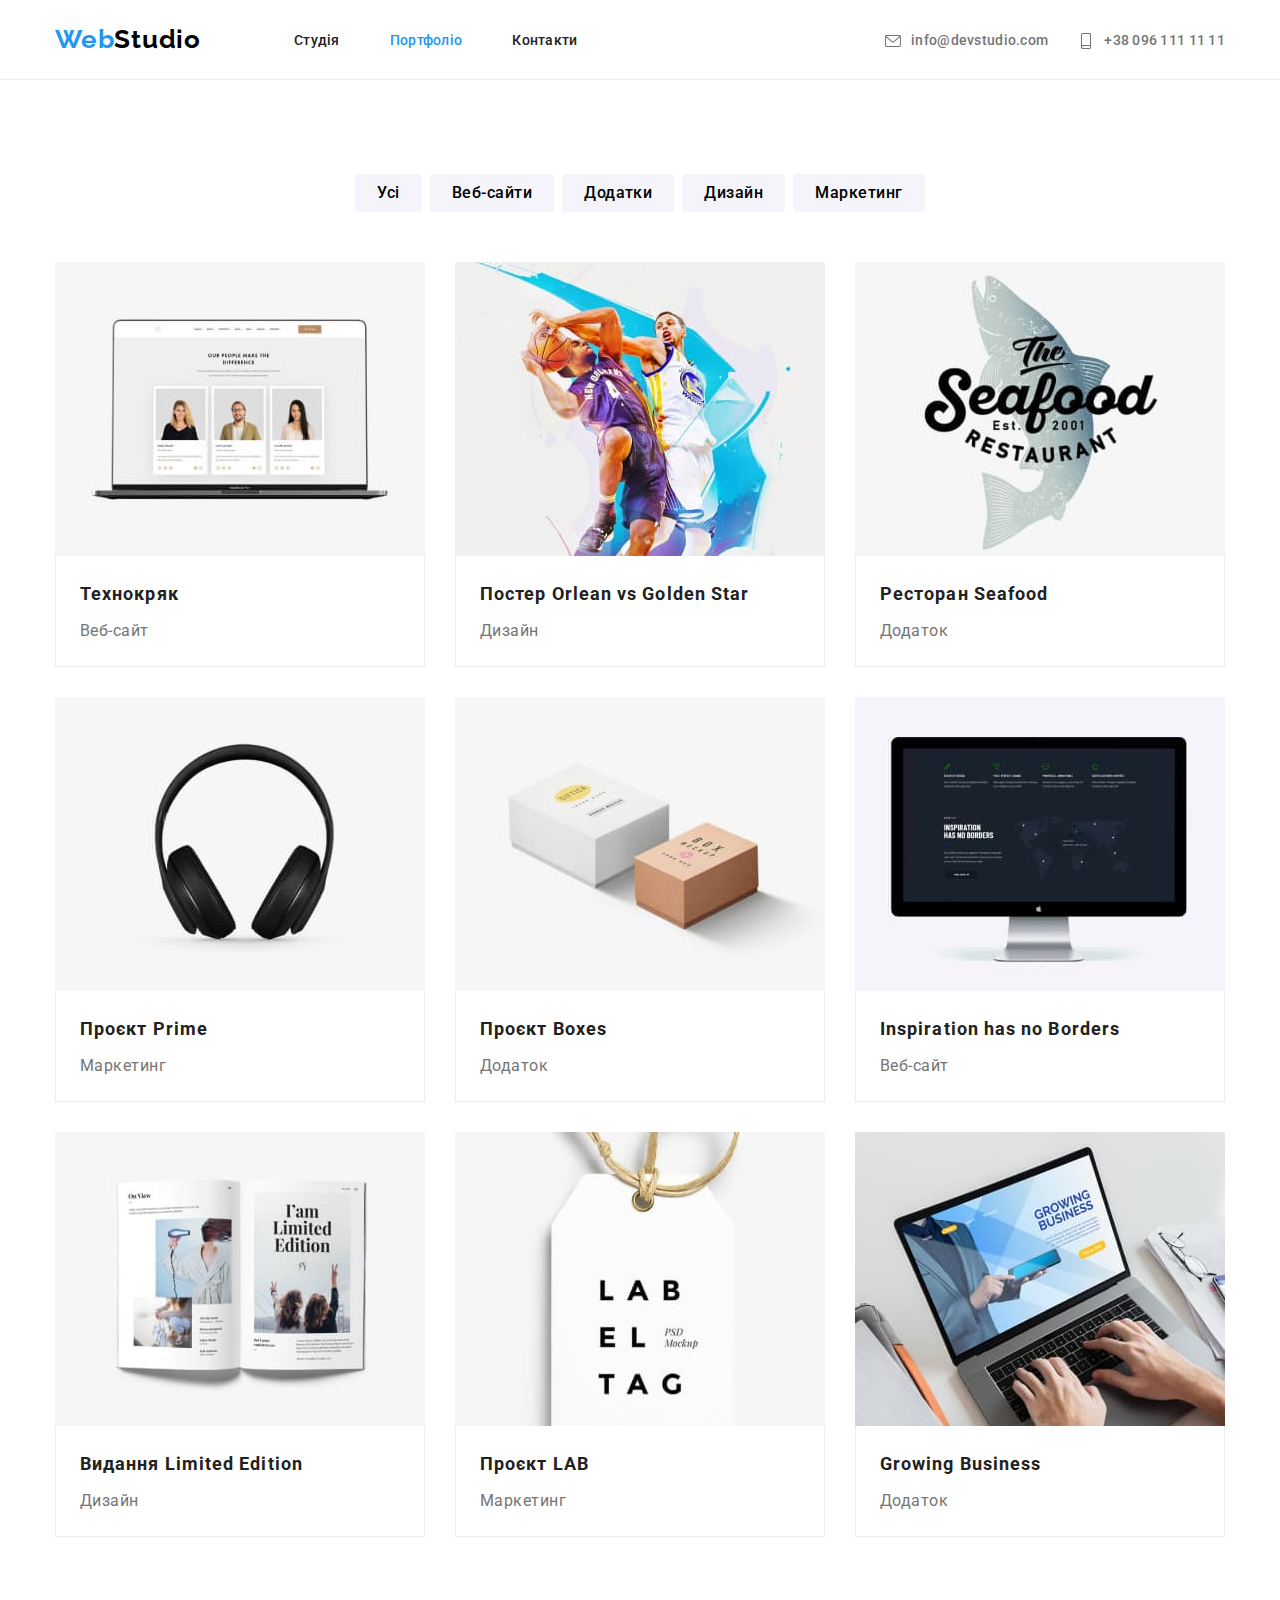
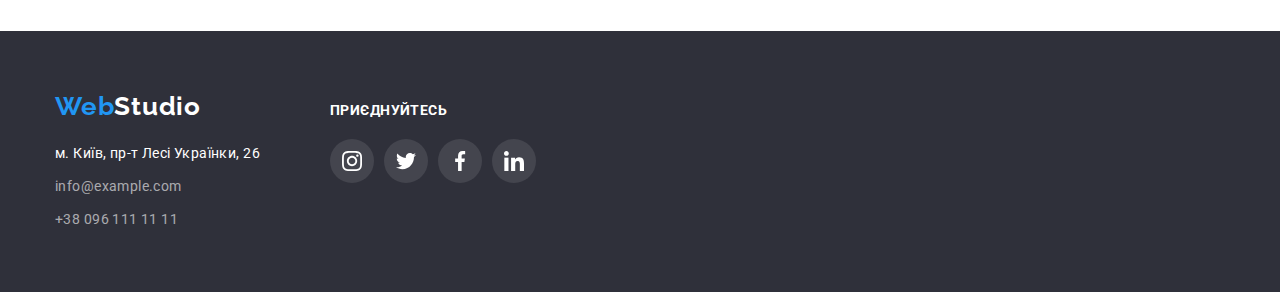
==== portfolio.html @ f3d17907 "Adds HW-4" ====
<!DOCTYPE html>
<html lang="uk">

<head>
  <meta charset="UTF-8" />
  <meta http-equiv="X-UA-Compatible" content="IE=edge" />
  <meta name="viewport" content="width=device-width, initial-scale=1.0" />
  <title>Портфоліо</title>
  <link rel="preconnect" href="https://fonts.googleapis.com" />
  <link rel="preconnect" href="https://fonts.gstatic.com" crossorigin />
  <link
    href="https://fonts.googleapis.com/css2?family=Oleo+Script&family=Raleway:wght@700&family=Roboto:wght@400;500;700;900&display=swap"
    rel="stylesheet" />
  <link rel="stylesheet" href="https://cdnjs.cloudflare.com/ajax/libs/modern-normalize/1.1.0/modern-normalize.min.css"
    integrity="sha512-wpPYUAdjBVSE4KJnH1VR1HeZfpl1ub8YT/NKx4PuQ5NmX2tKuGu6U/JRp5y+Y8XG2tV+wKQpNHVUX03MfMFn9Q=="
    crossorigin="anonymous" referrerpolicy="no-referrer" />
  <link rel="stylesheet" href="./css/styles.css" />
</head>

<body>
  <!-- Шапка сайту -->
  <header class="header">
    <div class="container">
      <nav class="nav">
        <a href="#" class="logo-header link"><span>Web</span>Studio</a>
        <ul class="list first-list">
          <li class="list-item">
            <a href="./index.html" class="nav-item link">Студія</a>
          </li>
          <li class="list-item">
            <a href="/" class="nav-item active link">Портфоліо</a>
          </li>
          <li class="list-item">
            <a href="#" class="nav-item link">Контакти</a>
          </li>
        </ul>
      </nav>
      <ul class="list second-list">
        <li class="list-item">
          <a href="mailto:info@devstudio.com" class="address-header link">
            <svg class="envelope" width="16" height="16">
              <use href="./images/icons.svg#icon-envelope"></use>
            </svg>
            info@devstudio.com
          </a>
        </li>
        <li class="list-item">
          <a href="tel:+380961111111" class="address-header link">
            <svg class="smartphone" width="16" height="16">
              <use href="./images/icons.svg#icon-smartphone"></use>
            </svg>
            +38 096 111 11 11
          </a>
        </li>
      </ul>
    </div>
  </header>

  <!-- Головний контент сторінки -->
  <main>
    <section class="portfolio section">
      <div class="container">
        <h1 class="visually-hidden">Проєкти</h1>
        <ul class="list buttons">
          <li class="list-item">
            <button type="button" class="portfolio-button">Усі</button>
          </li>
          <li class="list-item">
            <button type="button" class="portfolio-button">Веб-сайти</button>
          </li>
          <li class="list-item">
            <button type="button" class="portfolio-button">Додатки</button>
          </li>
          <li class="list-item">
            <button type="button" class="portfolio-button">Дизайн</button>
          </li>
          <li class="list-item">
            <button type="button" class="portfolio-button">Маркетинг</button>
          </li>
        </ul>
        <ul class="projects list">
          <li class="project">
            <a href="#" class="link">
              <img src="./images/portfolio1.jpg" alt="Головна сторінка веб-сайту компанії Технокряк" width="370" />
              <div class="project-description">
                <h2 class="project-title">Технокряк</h2>
                <p class="project-text">Веб-сайт</p>
              </div>
            </a>
          </li>
          <li class="project">
            <a href="#" class="link">
              <img src="./images/portfolio2.jpg" alt="Дизайн постеру з волейболу" width="370" />
              <div class="project-description">
                <h2 class="project-title">
                  Постер <span lang="en">Orlean vs Golden Star</span>
                </h2>
                <p class="project-text">Дизайн</p>
              </div>
            </a>
          </li>
          <li class="project">
            <a href="#" class="link">
              <img src="./images/portfolio3.jpg" alt="Додаток ресторану морепродуктів" width="370" />
              <div class="project-description">
                <h2 class="project-title">
                  Ресторан <span lang="en">Seafood</span>
                </h2>
                <p class="project-text">Додаток</p>
              </div>
            </a>
          </li>
          <li class="project">
            <a href="#" class="link">
              <img src="./images/portfolio4.jpg" alt="Навушники" width="370" />
              <div class="project-description">
                <h2 class="project-title">
                  Проєкт <span lang="en">Prime</span>
                </h2>
                <p class="project-text">Маркетинг</p>
              </div>
            </a>
          </li>
          <li class="project">
            <a href="#" class="link">
              <img src="./images/portfolio5.jpg" alt="Коробки" width="370" />
              <div class="project-description">
                <h2 class="project-title">
                  Проєкт <span lang="en">Boxes</span>
                </h2>
                <p class="project-text">Додаток</p>
              </div>
            </a>
          </li>
          <li class="project">
            <a href="#" class="link">
              <img src="./images/portfolio6.jpg" alt="Головна сторінка веб-сайту швейцарської компанії" width="370" />
              <div class="project-description">
                <h2 class="project-title" lang="en">
                  Inspiration has no Borders
                </h2>
                <p class="project-text">Веб-сайт</p>
              </div>
            </a>
          </li>
          <li class="project">
            <a href="#" class="link">
              <img src="./images/portfolio7.jpg" alt="Дизайн розвороту сторінок лімітованого видання" width="370" />
              <div class="project-description">
                <h2 class="project-title">
                  Видання <span lang="en">Limited Edition</span>
                </h2>
                <p class="project-text">Дизайн</p>
              </div>
            </a>
          </li>
          <li class="project">
            <a href="#" class="link">
              <img src="./images/portfolio8.jpg" alt="Рекламний постер компанії LAB" width="370" />
              <div class="project-description">
                <h2 class="project-title">
                  Проєкт <span lang="en">LAB</span>
                </h2>
                <p class="project-text">Маркетинг</p>
              </div>
            </a>
          </li>
          <li class="project">
            <a href="#" class="link">
              <img src="./images/portfolio9.jpg" alt="Головна сторінка додатку для бізнесу" width="370" />
              <div class="project-description">
                <h2 class="project-title" lang="en">Growing Business</h2>
                <p class="project-text">Додаток</p>
              </div>
            </a>
          </li>
        </ul>
      </div>
    </section>
  </main>

  <!-- Підвал сторінки -->
  <footer class="footer">
    <div class="container">
      <div class="primary-footer">
        <a href="#" class="logo-footer link"><span>Web</span>Studio</a>
        <address class="address">
          <ul class="list">
            <li class="list-footer">
              <a href="https://goo.gl/maps/SeXWdGzoHRJxyxAJA" class="map-footer link" target="_blank"
                rel="noopener noreferrer">м. Київ, пр-т Лесі Українки, 26</a>
            </li>
            <li class="list-footer">
              <a href="mailto:info@example.com" class="address-footer link">info@example.com</a>
            </li>
            <li class="list-footer">
              <a href="tel:+380961111111" class="address-footer link">+38 096 111 11 11</a>
            </li>
          </ul>
        </address>
      </div>
      <div class="secondary-footer">
        <p class="secondary-footer-text">Приєднуйтесь</p>
        <ul class="list">
          <li class="list-item">
            <a href="#" class="link footer-link">
              <svg class="instagram social" width="20" height="20">
                <use href="./images/icons.svg#icon-instagram"></use>
              </svg>
            </a>
          </li>
          <li class="list-item">
            <a href="#" class="link footer-link">
              <svg class="twitter social" width="20" height="20">
                <use href="./images/icons.svg#icon-twitter"></use>
              </svg>
            </a>
          </li>
          <li class="list-item">
            <a href="#" class="link footer-link">
              <svg class="facebook social" width="20" height="20">
                <use href="./images/icons.svg#icon-facebook"></use>
              </svg>
            </a>
          </li>
          <li class="list-item">
            <a href="#" class="link footer-link">
              <svg class="linkedin social" width="20" height="20">
                <use href="./images/icons.svg#icon-linkedin"></use>
              </svg>
            </a>
          </li>
        </ul>
      </div>
    </div>
  </footer>
</body>

</html>
---- css/styles.css ----
html {
  box-sizing: border-box;
}

*,
*::before,
*::after {
  box-sizing: inherit;
}

:root {
  --title-dark-color: #212121;
  --text-dark-color: #757575;
  --background-dark-color: #2f303a;
  --black-color: #000000;
  --accent-color: #2196f3;
  --white-color: #ffffff;
  --text-light-color: rgba(255, 255, 255, 0.6);
  --background-light-color: #f5f5f5;
  --background-gray-color: #f5f4fa;
  --button-active-color: #188ce8;
  --border-portfolio-color: #eeeeee;
  --border-header-color: #ececec;
  --icon-color: #afb1b8;
  --overlay-color: rgba(47, 48, 58, 0.4);
  --background-hero-color: #c4c4c4;
  --icon-footer: rgba(255, 255, 255, 0.1);
}

body {
  margin: 0;
  font-family: "Roboto", sans-serif;
  color: var(--title-dark-color);
}

.hero-button,
.portfolio-button {
  cursor: pointer;
  font-family: inherit;
}

.link {
  text-decoration: none;
}

.list {
  list-style: none;
  padding: 0;
  margin: 0;
}

img {
  display: block;
  max-width: 100%;
}

h1,
h2,
h3,
h4,
h5,
h6,
p {
  margin: 0;
}

.visually-hidden {
  position: absolute;
  white-space: nowrap;
  width: 1px;
  height: 1px;
  overflow: hidden;
  border: 0;
  padding: 0;
  clip: rect(0 0 0 0);
  clip-path: inset(50%);
  margin: -1px;
}

.logo-header,
.logo-footer {
  font-family: "Raleway", sans-serif;
  font-weight: 700;
  font-size: 26px;
  line-height: 1.19;
  letter-spacing: 0.03em;
}

.container {
  width: 1200px;
  margin: 0 auto;
  padding-left: 15px;
  padding-right: 15px;
}

.section {
  padding-top: 94px;
  padding-bottom: 94px;
}

.section.no-padding {
  padding-bottom: 0;
}

/* Шапка сайту */
.header {
  border-bottom: 1px solid var(--border-header-color);

  background-color: var(--white-color);
}

.header .container {
  display: flex;
  justify-content: space-between;
  padding-top: 24px;
  padding-bottom: 24px;
}

.nav,
.header .list {
  display: flex;
  align-items: center;
}

.logo-header {
  margin-right: 93px;

  color: var(--black-color);
}

.first-list .list-item:not(:first-child) {
  margin-left: 50px;
}

.second-list .list-item:not(:first-child) {
  margin-left: 30px;
}

.nav-item,
.address-header {
  font-weight: 500;
  font-size: 14px;
  line-height: 1.14;
  letter-spacing: 0.02em;
}

.nav-item {
  color: var(--title-dark-color);
}

.address-header {
  color: var(--text-dark-color);
  display: inline-flex;
  vertical-align: middle;
}

.active,
.nav-item:hover,
.nav-item:focus,
.address-header:hover,
.address-header:focus,
.logo-header>span {
  color: var(--accent-color);
}

.envelope,
.smartphone {
  margin-right: 10px;
  fill: var(--text-dark-color);
}

.address-header:hover .envelope,
.address-header:focus .envelope,
.address-header:hover .smartphone,
.address-header:focus .smartphone {
  fill: var(--accent-color);
}

/* Герой */
.hero {
  text-align: center;
  padding-top: 200px;
  padding-bottom: 200px;
  box-shadow: 0px 4px 4px rgba(0, 0, 0, 0.25);

  background-image: linear-gradient(var(--overlay-color), var(--overlay-color)),
    url("../images/hero.jpg");
  background-position: center;
  background-repeat: no-repeat;
  background-color: var(--background-hero-color);
}

.hero-title {
  max-width: 696px;
  margin: 0 auto 30px;

  color: var(--white-color);

  font-weight: 900;
  font-size: 44px;
  line-height: 1.36;
  letter-spacing: 0.06em;
  text-transform: uppercase;
}

.hero-button {
  border-radius: 4px;
  padding: 10px 32px;
  border: none;

  color: var(--white-color);
  background-color: var(--accent-color);

  font-weight: 700;
  font-size: 16px;
  line-height: 1.88;
  letter-spacing: 0.06em;
}

.hero-button:hover,
.hero-button:focus {
  background-color: var(--button-active-color);
}

/* Особливості */
.characteristics .list {
  display: flex;
}

.characteristics .list-item:not(:last-child) {
  margin-right: 30px;
}

.characteristic-title {
  margin-bottom: 10px;

  font-weight: 700;
  font-size: 14px;
  line-height: 1.14;
  letter-spacing: 0.03em;
  text-transform: uppercase;
}

.characteristic-text {
  color: var(--text-dark-color);

  font-size: 14px;
  line-height: 1.71;
  letter-spacing: 0.03em;
}

.characteristic-thumb {
  display: flex;
  justify-content: center;
  align-items: center;

  margin-bottom: 30px;
  border-radius: 4%;
  width: 270px;
  height: 120px;

  background-color: var(--background-gray-color);
}

/* Чим ми займаємося */
.works-title {
  margin-bottom: 50px;
  text-align: center;

  font-weight: 700;
  font-size: 36px;
  line-height: 1.17;
  letter-spacing: 0.03em;
}

.works .list {
  display: flex;
}

.works .list-item:not(:last-child) {
  margin-right: 30px;
}

/* Наша команда */
.team {
  background-color: var(--background-gray-color);
  text-align: center;
}

.team .list {
  display: flex;
}

.team-title {
  margin-bottom: 50px;

  font-weight: 700;
  font-size: 36px;
  line-height: 1.17;
  letter-spacing: 0.03em;
}

.card {
  background-color: var(--white-color);

  font-size: 16px;
  line-height: 1.19;
  letter-spacing: 0.03em;

  border-radius: 0px 0px 4px 4px;
  box-shadow: 0px 1px 3px rgba(0, 0, 0, 0.12),
    0px 1px 1px rgba(0, 0, 0, 0.14),
    0px 2px 1px rgba(0, 0, 0, 0.2);
}

.card:not(:last-child) {
  margin-right: 30px;
}

.card-description {
  padding: 30px 32px;
}

.card-title {
  margin-bottom: 10px;

  font-weight: 500;
}

.card-text {
  margin-bottom: 16px;

  color: var(--text-dark-color);
}

.card .list {
  display: flex;
}

.card .list-item:not(:last-child) {
  margin-right: 10px;
}

.card-link {
  display: flex;
  justify-content: center;
  align-items: center;
  width: 44px;
  height: 44px;
  border-radius: 50%;
}

.card-link .social {
  fill: var(--icon-color);
}

.card-link:hover,
.card-link:focus {
  background-color: var(--accent-color);
}

.card-link:hover .social,
.card-link:focus .social {
  fill: var(--white-color);
}

/* Постійні клієнти */
.clients-title {
  margin-bottom: 50px;

  font-weight: 700;
  font-size: 36px;
  line-height: 1.17;
  text-align: center;
  letter-spacing: 0.03em;
}

.clients .list {
  display: flex;
}

.clients .list-item:not(:last-child) {
  margin-right: 30px;
}

.client-link {
  display: flex;
  justify-content: center;
  align-items: center;
  width: 170px;
  height: 92px;
  border: 1px solid var(--icon-color);
  border-radius: 4%;
}

.client-logo {
  fill: var(--icon-color)
}

.client-link:hover,
.client-link:focus {
  border: 1px solid var(--accent-color);
}

.client-link:hover .client-logo,
.client-link:focus .client-logo {
  fill: var(--accent-color);
}

/* Підвал сторінки */
.footer .container {
  display: flex;
}

.footer {
  padding-top: 60px;
  padding-bottom: 60px;

  background-color: var(--background-dark-color);
}

.logo-footer {
  color: var(--white-color);
}

.map-footer,
.address-footer {
  font-style: normal;
  font-size: 14px;
  line-height: 1.71;
  letter-spacing: 0.03em;
}

.map-footer {
  color: var(--white-color);
}

.address-footer {
  color: var(--text-light-color);
}

.map-footer:hover,
.map-footer:focus,
.address-footer:hover,
.address-footer:focus,
.logo-footer>span {
  color: var(--accent-color);
}

.address {
  margin-top: 20px;
}

.list-footer:not(:last-child) {
  margin-bottom: 9px;
}

.secondary-footer {
  margin-left: 70px;
  padding-top: 12px;
}

.secondary-footer-text {
  margin-bottom: 20px;

  color: var(--white-color);
  font-weight: 700;
  font-size: 14px;
  line-height: 1.14;
  letter-spacing: 0.03em;
  text-transform: uppercase;
}

.secondary-footer .list {
  display: flex;
}

.secondary-footer .list-item:not(:last-child) {
  margin-right: 10px;
}

.footer-link {
  display: flex;
  justify-content: center;
  align-items: center;
  width: 44px;
  height: 44px;
  border-radius: 50%;

  background-color: var(--icon-footer);
}

.footer-link .social {
  fill: var(--white-color);
}

.footer-link:hover,
.footer-link:focus {
  background-color: var(--accent-color);
}

/* Портфоліо */
.buttons {
  display: flex;
  justify-content: center;
  margin-bottom: 50px;
}

.buttons .list-item:not(:last-child) {
  margin-right: 8px;
}

.portfolio-button {
  padding: 6px 22px;
  text-align: center;
  border: none;
  border-radius: 4px;

  background-color: var(--background-gray-color);

  font-weight: 500;
  font-size: 16px;
  line-height: 1.62;
  letter-spacing: 0.03em;
}

.portfolio-button:hover,
.portfolio-button:focus {
  box-shadow: 0px 3px 1px rgba(0, 0, 0, 0.1),
    0px 1px 2px rgba(0, 0, 0, 0.08),
    0px 2px 2px rgba(0, 0, 0, 0.12);

  background-color: var(--accent-color);
  color: var(--white-color);
}

.projects {
  display: flex;
  flex-wrap: wrap;
  gap: 30px;
}

.project {
  flex-basis: calc((100% - 60px) / 3);

  background-color: var(--white-color);
}

/* .project img {
  width: 100%;
} */

.project .link {
  display: block;
}

.project .link:hover,
.project .link:focus {
  box-shadow: 0px 1px 1px rgba(0, 0, 0, 0.12),
    0px 4px 4px rgba(0, 0, 0, 0.06),
    1px 4px 6px rgba(0, 0, 0, 0.16);
}

.project-description {
  padding: 20px 24px;
  border-right: 1px solid var(--border-portfolio-color);
  border-left: 1px solid var(--border-portfolio-color);
  border-bottom: 1px solid var(--border-portfolio-color);
}

.project-title {
  font-weight: 700;
  font-size: 18px;
  line-height: 2;
  letter-spacing: 0.06em;

  color: var(--title-dark-color);
}

.project-text {
  margin-top: 4px;

  color: var(--text-dark-color);
  font-size: 16px;
  line-height: 1.88;
  letter-spacing: 0.03em;
}
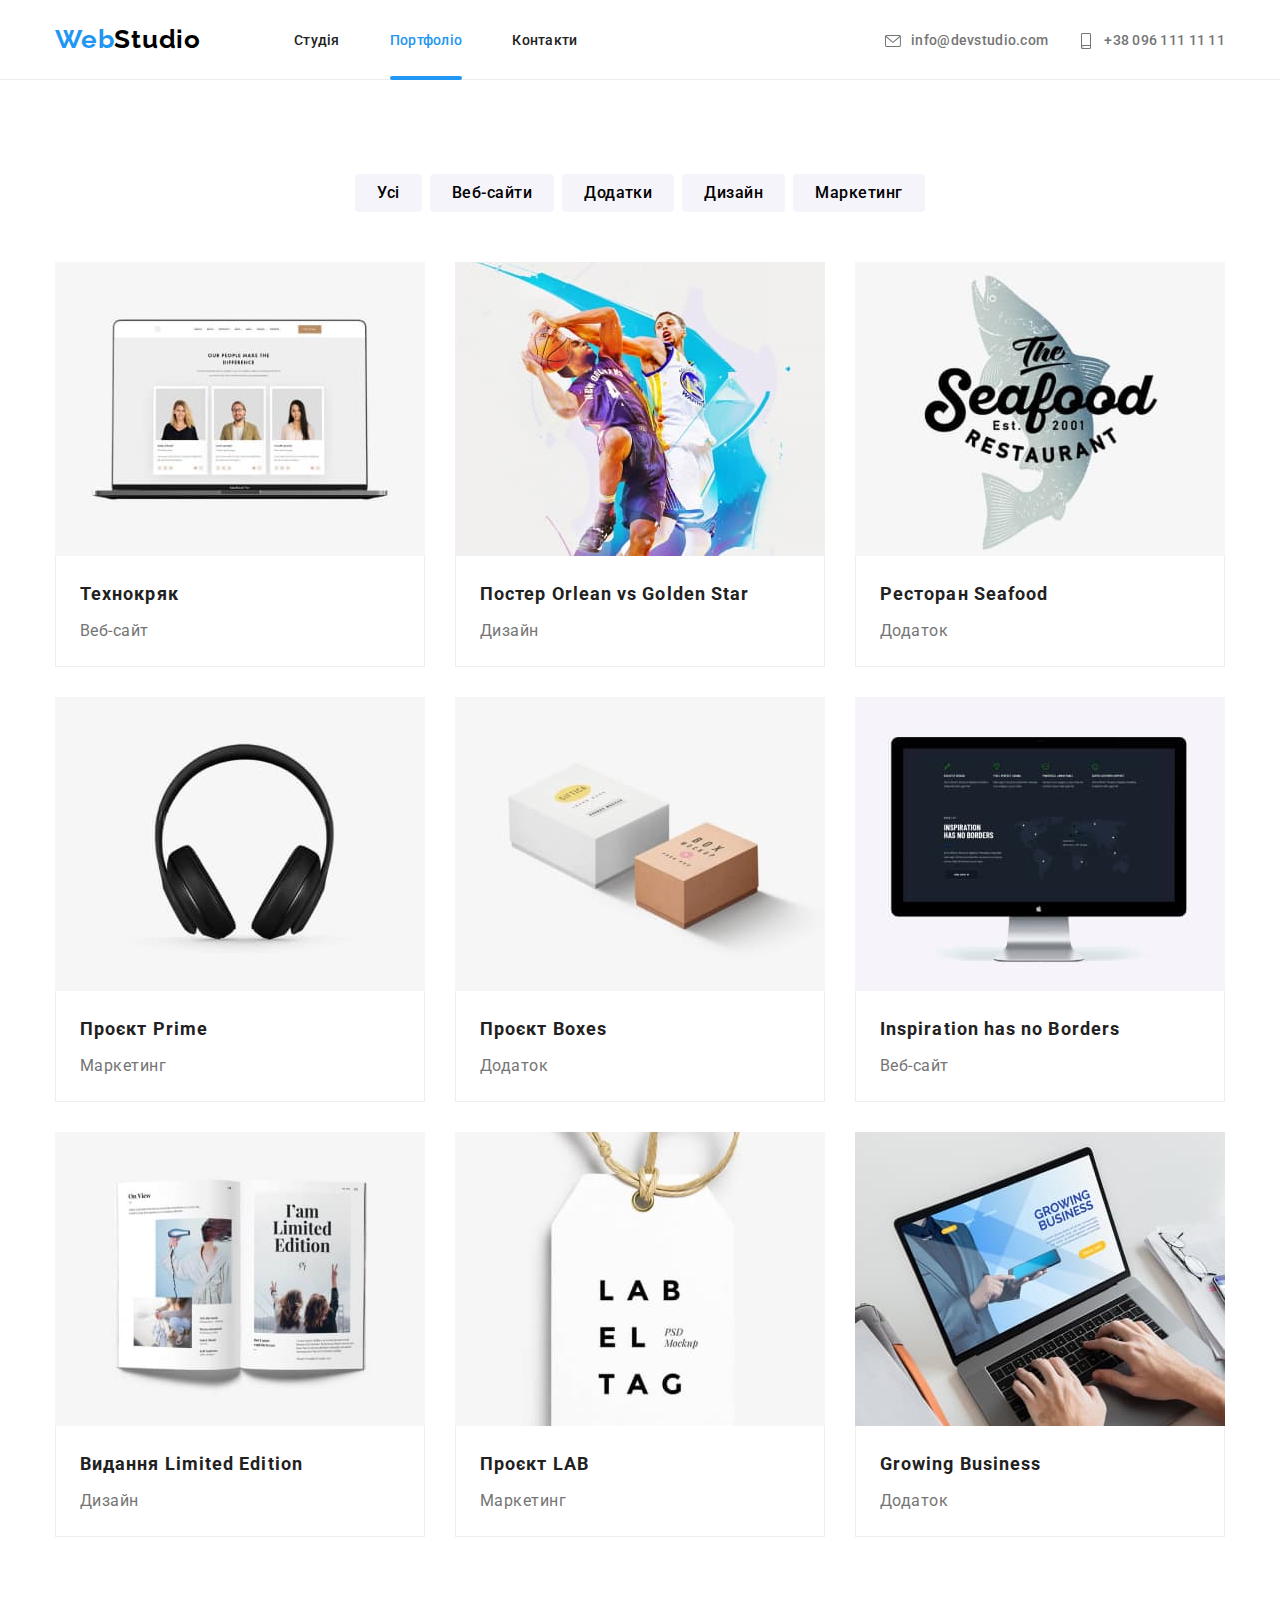
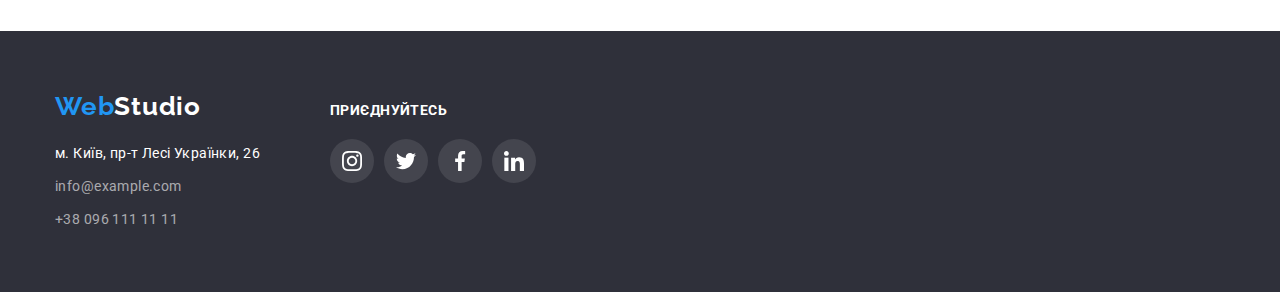
==== commit cd55a2b9: "Adds var(--time-function), adds modal transition" ====
--- a/portfolio.html
+++ b/portfolio.html
@@ -22,7 +22,7 @@
   <header class="header">
     <div class="container">
       <nav class="nav">
-        <a href="#" class="logo-header link"><span>Web</span>Studio</a>
+        <a href="#" class="logo-header link"><span class="span">Web</span>Studio</a>
         <ul class="list first-list">
           <li class="list-item">
             <a href="./index.html" class="nav-item link">Студія</a>
@@ -81,7 +81,12 @@
         <ul class="projects list">
           <li class="project">
             <a href="#" class="link">
-              <img src="./images/portfolio1.jpg" alt="Головна сторінка веб-сайту компанії Технокряк" width="370" />
+              <div class="project-thumb">
+                <img src="./images/portfolio1.jpg" alt="Головна сторінка веб-сайту компанії Технокряк" width="370" />
+                <div class="project-overlay">
+                  Ресурс пропонує комплексні пропозиції з різним рівнем функціоналу та сервісів. Все це дозволить відвідувачу отримати вичерпні відомості про компанію чи приватну особу.
+                </div>
+              </div>
               <div class="project-description">
                 <h2 class="project-title">Технокряк</h2>
                 <p class="project-text">Веб-сайт</p>
@@ -90,7 +95,12 @@
           </li>
           <li class="project">
             <a href="#" class="link">
-              <img src="./images/portfolio2.jpg" alt="Дизайн постеру з волейболу" width="370" />
+              <div class="project-thumb">
+                <img src="./images/portfolio2.jpg" alt="Дизайн постеру з волейболу" width="370" />
+                <div class="project-overlay">
+                  Ресурс пропонує комплексні пропозиції з різним рівнем функціоналу та сервісів. Все це дозволить відвідувачу отримати вичерпні відомості про компанію чи приватну особу.
+                </div>
+              </div>
               <div class="project-description">
                 <h2 class="project-title">
                   Постер <span lang="en">Orlean vs Golden Star</span>
@@ -101,8 +111,13 @@
           </li>
           <li class="project">
             <a href="#" class="link">
-              <img src="./images/portfolio3.jpg" alt="Додаток ресторану морепродуктів" width="370" />
-              <div class="project-description">
+              <div class="project-thumb">
+                <img src="./images/portfolio3.jpg" alt="Додаток ресторану морепродуктів" width="370" />
+                <div class="project-overlay">
+                  Ресурс пропонує комплексні пропозиції з різним рівнем функціоналу та сервісів. Все це дозволить відвідувачу отримати вичерпні відомості про компанію чи приватну особу.
+                </div>
+              </div>
+              <div class="project-description">              
                 <h2 class="project-title">
                   Ресторан <span lang="en">Seafood</span>
                 </h2>
@@ -112,7 +127,12 @@
           </li>
           <li class="project">
             <a href="#" class="link">
-              <img src="./images/portfolio4.jpg" alt="Навушники" width="370" />
+              <div class="project-thumb">
+                <img src="./images/portfolio4.jpg" alt="Навушники" width="370" />
+                <div class="project-overlay">
+                  Ресурс пропонує комплексні пропозиції з різним рівнем функціоналу та сервісів. Все це дозволить відвідувачу отримати вичерпні відомості про компанію чи приватну особу.
+                </div>
+              </div>              
               <div class="project-description">
                 <h2 class="project-title">
                   Проєкт <span lang="en">Prime</span>
@@ -123,7 +143,12 @@
           </li>
           <li class="project">
             <a href="#" class="link">
-              <img src="./images/portfolio5.jpg" alt="Коробки" width="370" />
+              <div class="project-thumb">
+                <img src="./images/portfolio5.jpg" alt="Коробки" width="370" />
+                <div class="project-overlay">
+                  Ресурс пропонує комплексні пропозиції з різним рівнем функціоналу та сервісів. Все це дозволить відвідувачу отримати вичерпні відомості про компанію чи приватну особу.
+                </div>
+              </div>              
               <div class="project-description">
                 <h2 class="project-title">
                   Проєкт <span lang="en">Boxes</span>
@@ -134,7 +159,12 @@
           </li>
           <li class="project">
             <a href="#" class="link">
-              <img src="./images/portfolio6.jpg" alt="Головна сторінка веб-сайту швейцарської компанії" width="370" />
+              <div class="project-thumb">
+                <img src="./images/portfolio6.jpg" alt="Головна сторінка веб-сайту швейцарської компанії" width="370" />
+                <div class="project-overlay">
+                  Ресурс пропонує комплексні пропозиції з різним рівнем функціоналу та сервісів. Все це дозволить відвідувачу отримати вичерпні відомості про компанію чи приватну особу.
+                </div>
+              </div>              
               <div class="project-description">
                 <h2 class="project-title" lang="en">
                   Inspiration has no Borders
@@ -145,7 +175,12 @@
           </li>
           <li class="project">
             <a href="#" class="link">
-              <img src="./images/portfolio7.jpg" alt="Дизайн розвороту сторінок лімітованого видання" width="370" />
+              <div class="project-thumb">
+                <img src="./images/portfolio7.jpg" alt="Дизайн розвороту сторінок лімітованого видання" width="370" />
+                <div class="project-overlay">
+                  Ресурс пропонує комплексні пропозиції з різним рівнем функціоналу та сервісів. Все це дозволить відвідувачу отримати вичерпні відомості про компанію чи приватну особу.
+                </div>
+              </div>              
               <div class="project-description">
                 <h2 class="project-title">
                   Видання <span lang="en">Limited Edition</span>
@@ -156,7 +191,12 @@
           </li>
           <li class="project">
             <a href="#" class="link">
-              <img src="./images/portfolio8.jpg" alt="Рекламний постер компанії LAB" width="370" />
+              <div class="project-thumb">
+                <img src="./images/portfolio8.jpg" alt="Рекламний постер компанії LAB" width="370" />
+                <div class="project-overlay">
+                  Ресурс пропонує комплексні пропозиції з різним рівнем функціоналу та сервісів. Все це дозволить відвідувачу отримати вичерпні відомості про компанію чи приватну особу.
+                </div>
+              </div>             
               <div class="project-description">
                 <h2 class="project-title">
                   Проєкт <span lang="en">LAB</span>
@@ -167,7 +207,12 @@
           </li>
           <li class="project">
             <a href="#" class="link">
-              <img src="./images/portfolio9.jpg" alt="Головна сторінка додатку для бізнесу" width="370" />
+              <div class="project-thumb">
+                <img src="./images/portfolio9.jpg" alt="Головна сторінка додатку для бізнесу" width="370" />
+                <div class="project-overlay">
+                  Ресурс пропонує комплексні пропозиції з різним рівнем функціоналу та сервісів. Все це дозволить відвідувачу отримати вичерпні відомості про компанію чи приватну особу.
+                </div>
+              </div>             
               <div class="project-description">
                 <h2 class="project-title" lang="en">Growing Business</h2>
                 <p class="project-text">Додаток</p>
@@ -183,7 +228,7 @@
   <footer class="footer">
     <div class="container">
       <div class="primary-footer">
-        <a href="#" class="logo-footer link"><span>Web</span>Studio</a>
+        <a href="#" class="logo-footer link"><span class="span">Web</span>Studio</a>
         <address class="address">
           <ul class="list">
             <li class="list-footer">
--- a/css/styles.css
+++ b/css/styles.css
@@ -25,6 +25,10 @@
   --overlay-color: rgba(47, 48, 58, 0.4);
   --background-hero-color: #c4c4c4;
   --icon-footer: rgba(255, 255, 255, 0.1);
+  --portfolio-overlay-color: rgba(33, 150, 243, 0.9);
+  --background-work-color: rgba(47, 48, 58, 0.8);
+  --background-modal-color: rgba(0, 0, 0, 0.2);
+  --time-function: cubic-bezier(0.4, 0, 0.2, 1);
 }
 
 body {
@@ -77,15 +81,6 @@
   margin: -1px;
 }
 
-.logo-header,
-.logo-footer {
-  font-family: "Raleway", sans-serif;
-  font-weight: 700;
-  font-size: 26px;
-  line-height: 1.19;
-  letter-spacing: 0.03em;
-}
-
 .container {
   width: 1200px;
   margin: 0 auto;
@@ -128,6 +123,15 @@
   color: var(--black-color);
 }
 
+.logo-header,
+.logo-footer {
+  font-family: "Raleway", sans-serif;
+  font-weight: 700;
+  font-size: 26px;
+  line-height: 1.19;
+  letter-spacing: 0.03em;
+}
+
 .first-list .list-item:not(:first-child) {
   margin-left: 50px;
 }
@@ -138,6 +142,8 @@
 
 .nav-item,
 .address-header {
+  transition: color 250ms var(--time-function);
+
   font-weight: 500;
   font-size: 14px;
   line-height: 1.14;
@@ -148,23 +154,25 @@
   color: var(--title-dark-color);
 }
 
-.address-header {
-  color: var(--text-dark-color);
+.address-header { 
   display: inline-flex;
   vertical-align: middle;
+
+  color: var(--text-dark-color);
 }
 
 .active,
+.span,
 .nav-item:hover,
 .nav-item:focus,
 .address-header:hover,
-.address-header:focus,
-.logo-header>span {
+.address-header:focus {
   color: var(--accent-color);
 }
 
 .envelope,
 .smartphone {
+  transition: fill 250ms var(--time-function);
   margin-right: 10px;
   fill: var(--text-dark-color);
 }
@@ -174,6 +182,22 @@
 .address-header:hover .smartphone,
 .address-header:focus .smartphone {
   fill: var(--accent-color);
+}
+
+.active {
+  position: relative;
+}
+
+.active::after {
+  content: '';
+  display: block;
+  position: absolute;
+  top: 44px;
+
+  width: 100%;
+  height: 4px;
+  background-color: var(--accent-color);
+  border-radius: 2px;
 }
 
 /* Герой */
@@ -204,6 +228,7 @@
 }
 
 .hero-button {
+  transition: background-color 250ms var(--time-function);
   border-radius: 4px;
   padding: 10px 32px;
   border: none;
@@ -273,6 +298,29 @@
   letter-spacing: 0.03em;
 }
 
+.works .list-item {
+  position: relative;
+}
+
+.work-title {
+  position: absolute;
+  bottom: 0;
+
+  padding-top: 27px;
+  padding-bottom: 27px;
+  width: 370px;
+  height: 70px;
+
+  font-weight: 700;
+  font-size: 14px;
+  line-height: 1.14;
+  text-align: center;
+  letter-spacing: 0.03em;
+  text-transform: uppercase;
+  background-color: var(--background-work-color);
+  color: var(--white-color);
+}
+
 .works .list {
   display: flex;
 }
@@ -342,6 +390,7 @@
 }
 
 .card-link {
+  transition: background-color 250ms var(--time-function);
   display: flex;
   justify-content: center;
   align-items: center;
@@ -351,6 +400,7 @@
 }
 
 .card-link .social {
+  transition: fill 250ms var(--time-function);
   fill: var(--icon-color);
 }
 
@@ -384,6 +434,7 @@
 }
 
 .client-link {
+  transition: border-color 250ms var(--time-function);
   display: flex;
   justify-content: center;
   align-items: center;
@@ -394,6 +445,7 @@
 }
 
 .client-logo {
+  transition: fill 250ms var(--time-function);
   fill: var(--icon-color)
 }
 
@@ -425,6 +477,7 @@
 
 .map-footer,
 .address-footer {
+  transition: color 250ms var(--time-function);
   font-style: normal;
   font-size: 14px;
   line-height: 1.71;
@@ -442,8 +495,7 @@
 .map-footer:hover,
 .map-footer:focus,
 .address-footer:hover,
-.address-footer:focus,
-.logo-footer>span {
+.address-footer:focus {
   color: var(--accent-color);
 }
 
@@ -480,6 +532,8 @@
 }
 
 .footer-link {
+  transition: background-color 250ms var(--time-function);
+
   display: flex;
   justify-content: center;
   align-items: center;
@@ -511,6 +565,10 @@
 }
 
 .portfolio-button {
+  transition: box-shadow 250ms var(--time-function),
+    color 250ms var(--time-function),
+    background-color 250ms var(--time-function);
+
   padding: 6px 22px;
   text-align: center;
   border: none;
@@ -546,12 +604,14 @@
   background-color: var(--white-color);
 }
 
-/* .project img {
-  width: 100%;
-} */
+.project-thumb {
+  position: relative;
+  overflow: hidden;  
+}
 
 .project .link {
   display: block;
+  transition: box-shadow 250ms var(--time-function);
 }
 
 .project .link:hover,
@@ -584,4 +644,89 @@
   font-size: 16px;
   line-height: 1.88;
   letter-spacing: 0.03em;
+}
+
+.project-overlay {   
+  position: absolute;
+  top: 0;
+  left: 0;
+  transform: translateY(100%); 
+  transition: transform 250ms var(--time-function);  
+
+  padding: 63px 24px;
+  width: 370px;
+  height: 294px;
+
+  background-color: var(--portfolio-overlay-color);
+  color: var(--white-color);
+  font-size: 18px;
+  line-height: 1.56;
+  letter-spacing: 0.03em;
+}
+
+.project .link:hover .project-overlay {
+  transform: translateY(0);  
+}
+
+/* Модальне вікно */
+.backdrop {
+  position: fixed;
+  top: 0;
+  left: 0;
+
+  opacity: 1;
+  transform: opacity 250ms var(--time-function);
+
+  width: 100%;
+  height: 100%;
+
+  background-color: var(--background-modal-color);
+}
+
+.backdrop.is-hidden {
+  visibility: hidden;
+  opacity: 0;
+  pointer-events: none;
+}
+
+.modal-window {
+  position: absolute;
+  top: 50%;
+  left: 50%;
+  transform: translate(-50%, -50%) scale(1);
+  transition: transform 250ms var(--time-function);
+
+  width: 528px;
+  height: 581px;
+  
+  box-shadow: 0px 1px 3px rgba(0, 0, 0, 0.12), 
+    0px 1px 1px rgba(0, 0, 0, 0.14), 
+    0px 2px 1px rgba(0, 0, 0, 0.2);
+  border-radius: 4px;
+  
+  background-color: var(--white-color);
+}
+
+.backdrop.is-hidden .modal-window {
+  transform: translate(-50%, -50%) scale(0.7);  
+}
+
+.modal-close {
+  position: absolute;
+  top: 8px;
+  right: 8px;
+
+  display: flex;
+  justify-content: center;
+  align-items: center;
+  width: 30px;
+  height: 30px;
+
+  background: #FFFFFF;
+  border: 1px solid rgba(0, 0, 0, 0.1);
+  border-radius: 50%;
+}
+
+.close-button {  
+  fill: var(--black-color)
 }